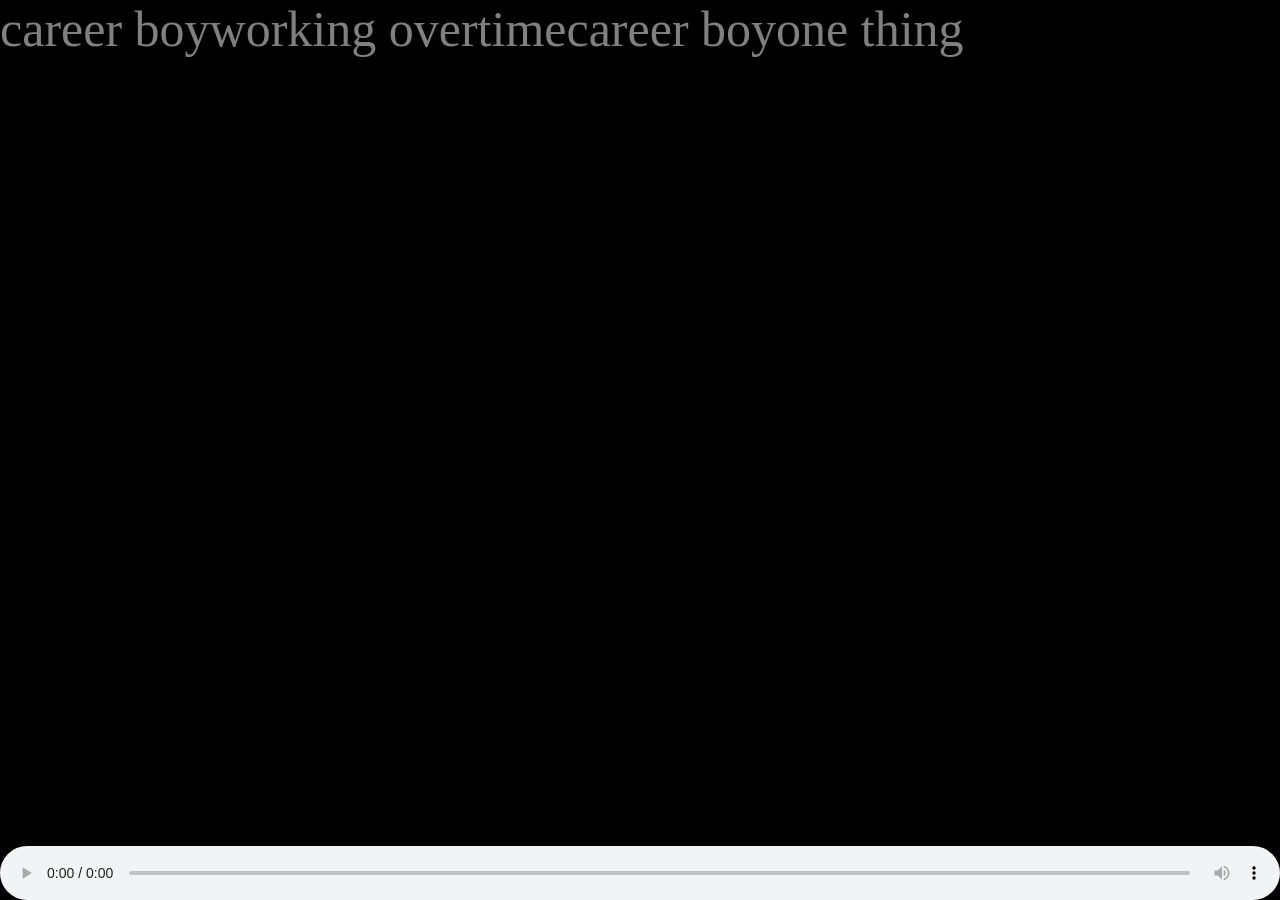
==== browser/index.html @ b5e422a5 "initial commit" ====
<html lang="en">
  <head>
    <meta charset="utf-8" />
    <link rel="stylesheet" type="text/css" href="../video/style.css" />
    <link rel="stylesheet" type="text/css" href="style.css" />
  </head>
  <body>
    <audio controls src="../../career-boy.mp3" id="test-audio"></audio>
    <div id="kara-segments-container"></div>
    <script src="../song-data.js"></script>
    <script src="../video/script.js"></script>
    <script src="script.js"></script>
  </body>
</html>
---- video/style.css ----
body,
html {
  background: #000;
  color: #ccc;
  height: 100%;
  width: 100%;
  padding: 0;
  margin: 0;
  box-sizing: border-box;
}

.kara-segment {
  display: inline-block;
  position: relative;
  white-space: pre;
  font-size: 50px;
  font-family: Georgia, "Times New Roman", Times, serif;
}

.kara-text {
  color: gray;
}

.kara-text-highlight {
  color: white;
  position: absolute;
  left: 0;
  top: 0;
  overflow: hidden;
  width: 0;
}
---- browser/style.css ----
audio {
  position: fixed;
  bottom: 0;
  left: 0;
  right: 0;
  width: 100%;
  z-index: 9999;
}
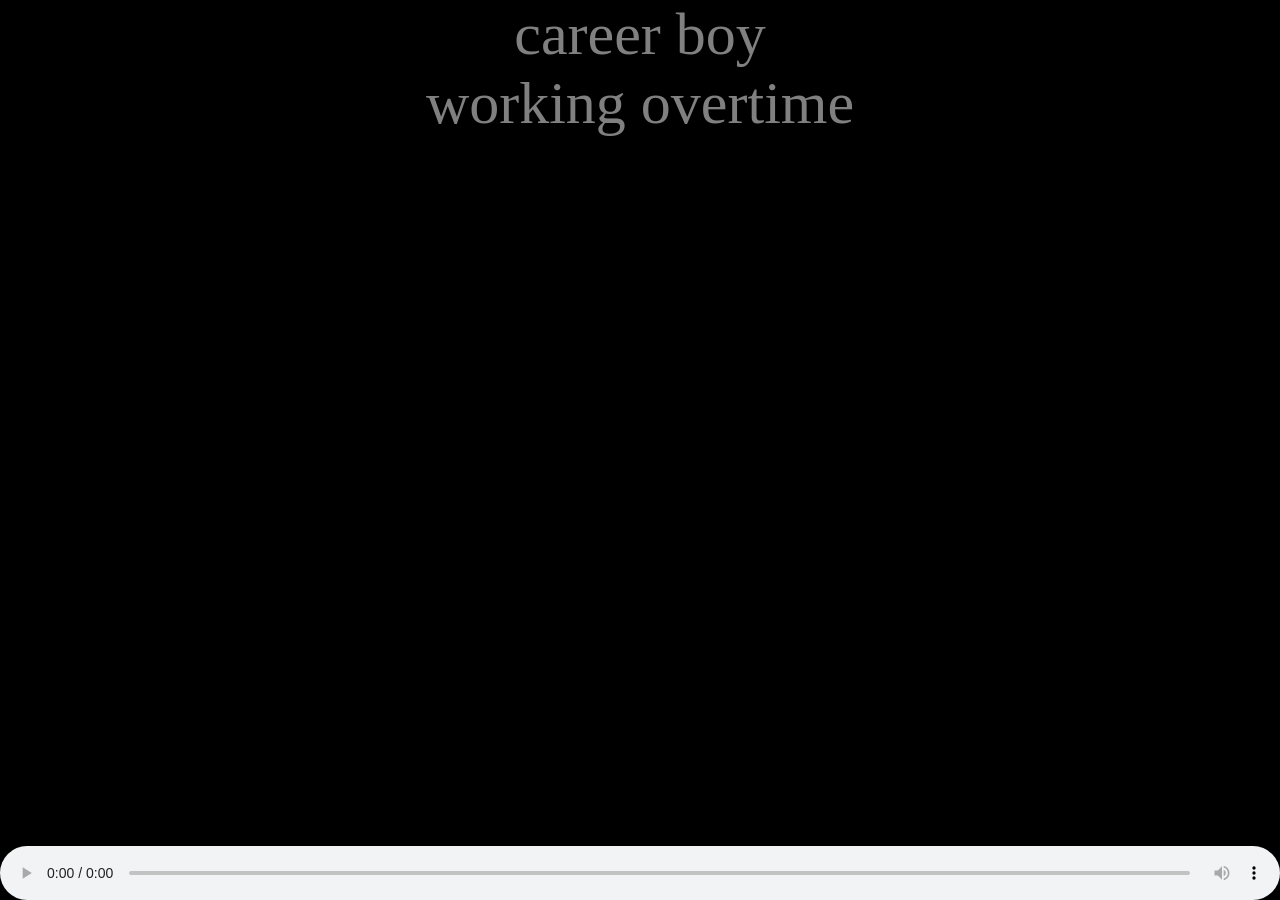
==== commit 84e47b43: "groups" ====
--- a/browser/index.html
+++ b/browser/index.html
@@ -6,7 +6,7 @@
   </head>
   <body>
     <audio controls src="../../career-boy.mp3" id="test-audio"></audio>
-    <div id="kara-segments-container"></div>
+    <div id="kara-group-container"></div>
     <script src="../song-data.js"></script>
     <script src="../video/script.js"></script>
     <script src="script.js"></script>
--- a/video/style.css
+++ b/video/style.css
@@ -7,14 +7,34 @@
   padding: 0;
   margin: 0;
   box-sizing: border-box;
+  overflow: hidden;
+  position: relative;
+}
+
+#kara-group-container {
+  position: absolute;
+  left: 0;
+  top: 0;
+  right: 0;
+  bottom: 0;
+  white-space: pre;
+  font-size: 60px;
+  font-family: Georgia, "Times New Roman", Times, serif;
+  text-align: center;
+}
+
+.kara-group {
+  height: 100vh;
+  display: none;
+}
+
+.kara-group.kara-active {
+  display: block;
 }
 
 .kara-segment {
-  display: inline-block;
+  display: inline;
   position: relative;
-  white-space: pre;
-  font-size: 50px;
-  font-family: Georgia, "Times New Roman", Times, serif;
 }
 
 .kara-text {
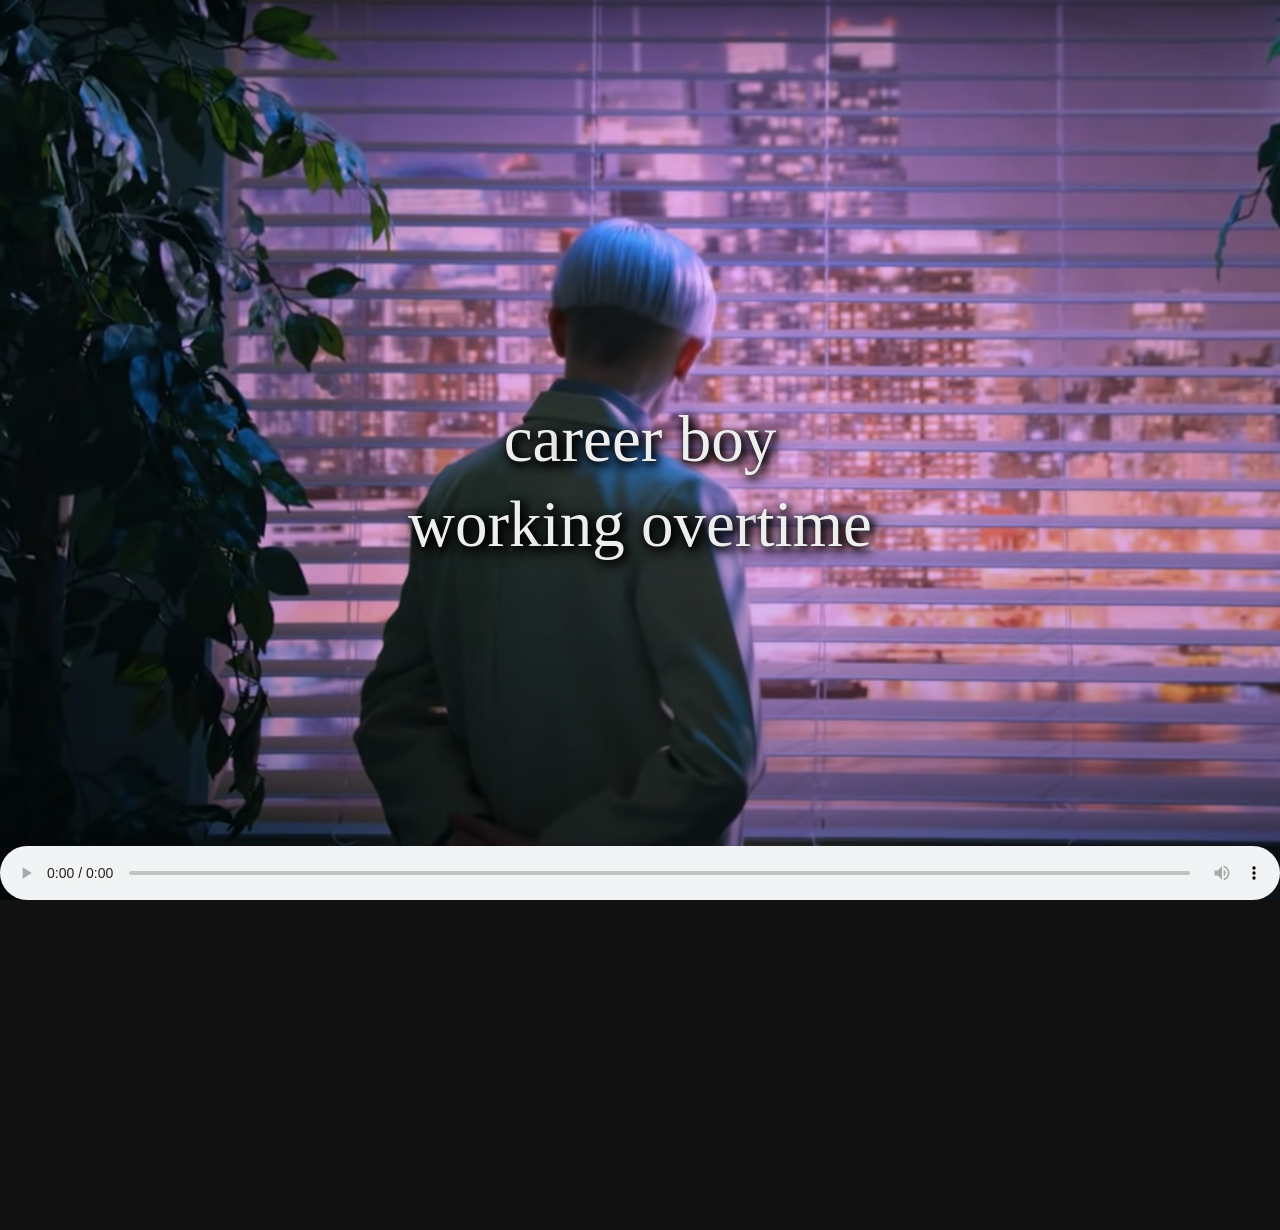
==== commit ed178292: "image transitions" ====
--- a/browser/index.html
+++ b/browser/index.html
@@ -6,6 +6,7 @@
   </head>
   <body>
     <audio controls src="../../career-boy.mp3" id="test-audio"></audio>
+    <div id="kara-image-container"></div>
     <div id="kara-group-container"></div>
     <script src="../song-data.js"></script>
     <script src="../video/script.js"></script>
--- a/video/style.css
+++ b/video/style.css
@@ -1,7 +1,6 @@
 body,
 html {
-  background: #000;
-  color: #ccc;
+  background: #111;
   height: 100%;
   width: 100%;
   padding: 0;
@@ -11,6 +10,24 @@
   position: relative;
 }
 
+#kara-image-container {
+  position: absolute;
+  left: 0;
+  top: 0;
+  right: 0;
+  bottom: 0;
+}
+
+.kara-image {
+  position: absolute;
+  left: 0;
+  top: 0;
+  right: 0;
+  bottom: 0;
+  background-size: cover;
+  opacity: 0;
+}
+
 #kara-group-container {
   position: absolute;
   left: 0;
@@ -18,34 +35,41 @@
   right: 0;
   bottom: 0;
   white-space: pre;
-  font-size: 60px;
+  font-size: 65px;
   font-family: Georgia, "Times New Roman", Times, serif;
   text-align: center;
+  font-weight: 400;
 }
 
 .kara-group {
-  height: 100vh;
-  display: none;
+  position: absolute;
+  top: 0;
+  left: 0;
+  right: 0;
 }
 
-.kara-group.kara-active {
-  display: block;
+.kara-newline {
+  height: 10px;
+  overflow: hidden;
 }
 
 .kara-segment {
-  display: inline;
+  display: inline-block;
   position: relative;
 }
 
 .kara-text {
-  color: gray;
+  color: #eee;
+  text-shadow: 3px 3px 10px #000, 3px 3px 10px #000, 3px 3px 20px #000;
 }
 
 .kara-text-highlight {
-  color: white;
+  color: #f3f;
   position: absolute;
   left: 0;
   top: 0;
+  bottom: 0;
   overflow: hidden;
   width: 0;
+  text-shadow: 0 0 2px #f3f, 0 0 2px #f3f, 0 0 2px #f3f;
 }
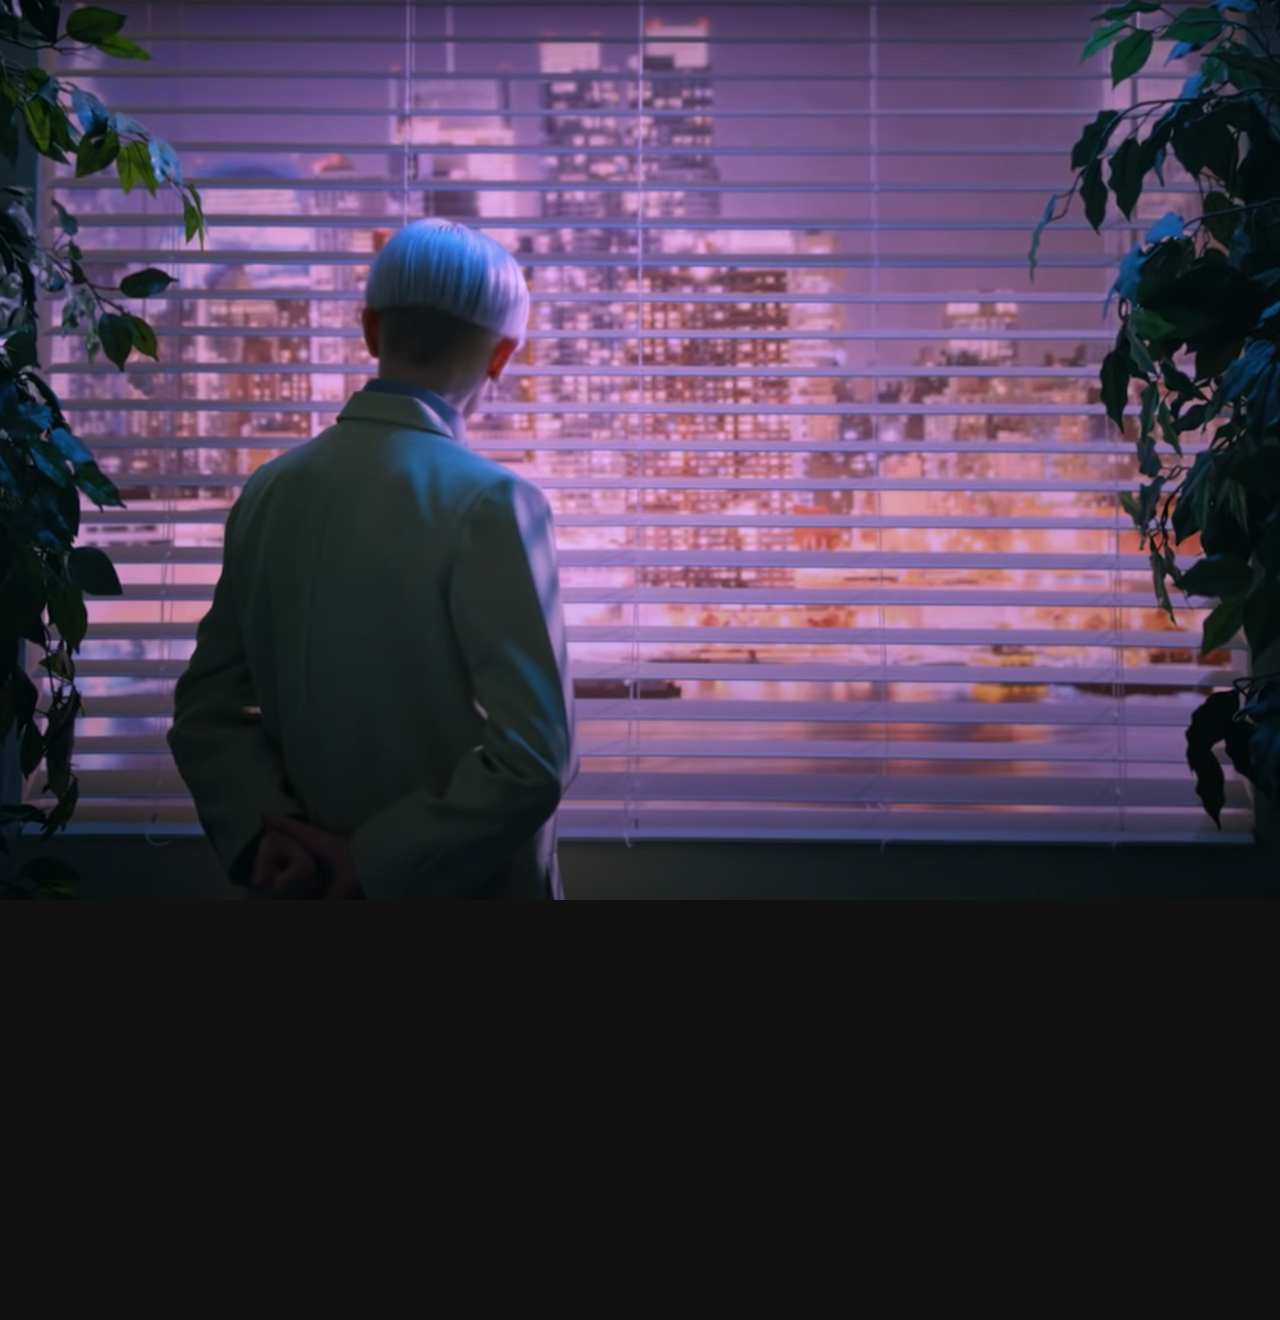
==== commit 8a6270b1: "images and padding at start and end of video" ====
--- a/browser/index.html
+++ b/browser/index.html
@@ -5,7 +5,7 @@
     <link rel="stylesheet" type="text/css" href="style.css" />
   </head>
   <body>
-    <audio controls src="../../career-boy.mp3" id="test-audio"></audio>
+    <audio controls src="../../career-boy-padded.wav" id="test-audio"></audio>
     <div id="kara-image-container"></div>
     <div id="kara-group-container"></div>
     <script src="../song-data.js"></script>
--- a/video/style.css
+++ b/video/style.css
@@ -26,6 +26,7 @@
   bottom: 0;
   background-size: cover;
   opacity: 0;
+  background-position: center center;
 }
 
 #kara-group-container {
@@ -49,7 +50,7 @@
 }
 
 .kara-newline {
-  height: 10px;
+  height: 40px;
   overflow: hidden;
 }
 
@@ -59,7 +60,7 @@
 }
 
 .kara-text {
-  color: #eee;
+  color: #fff;
   text-shadow: 3px 3px 10px #000, 3px 3px 10px #000, 3px 3px 20px #000;
 }
 
--- a/browser/style.css
+++ b/browser/style.css
@@ -1,6 +1,6 @@
 audio {
   position: fixed;
-  bottom: 0;
+  top: -9999px;
   left: 0;
   right: 0;
   width: 100%;
